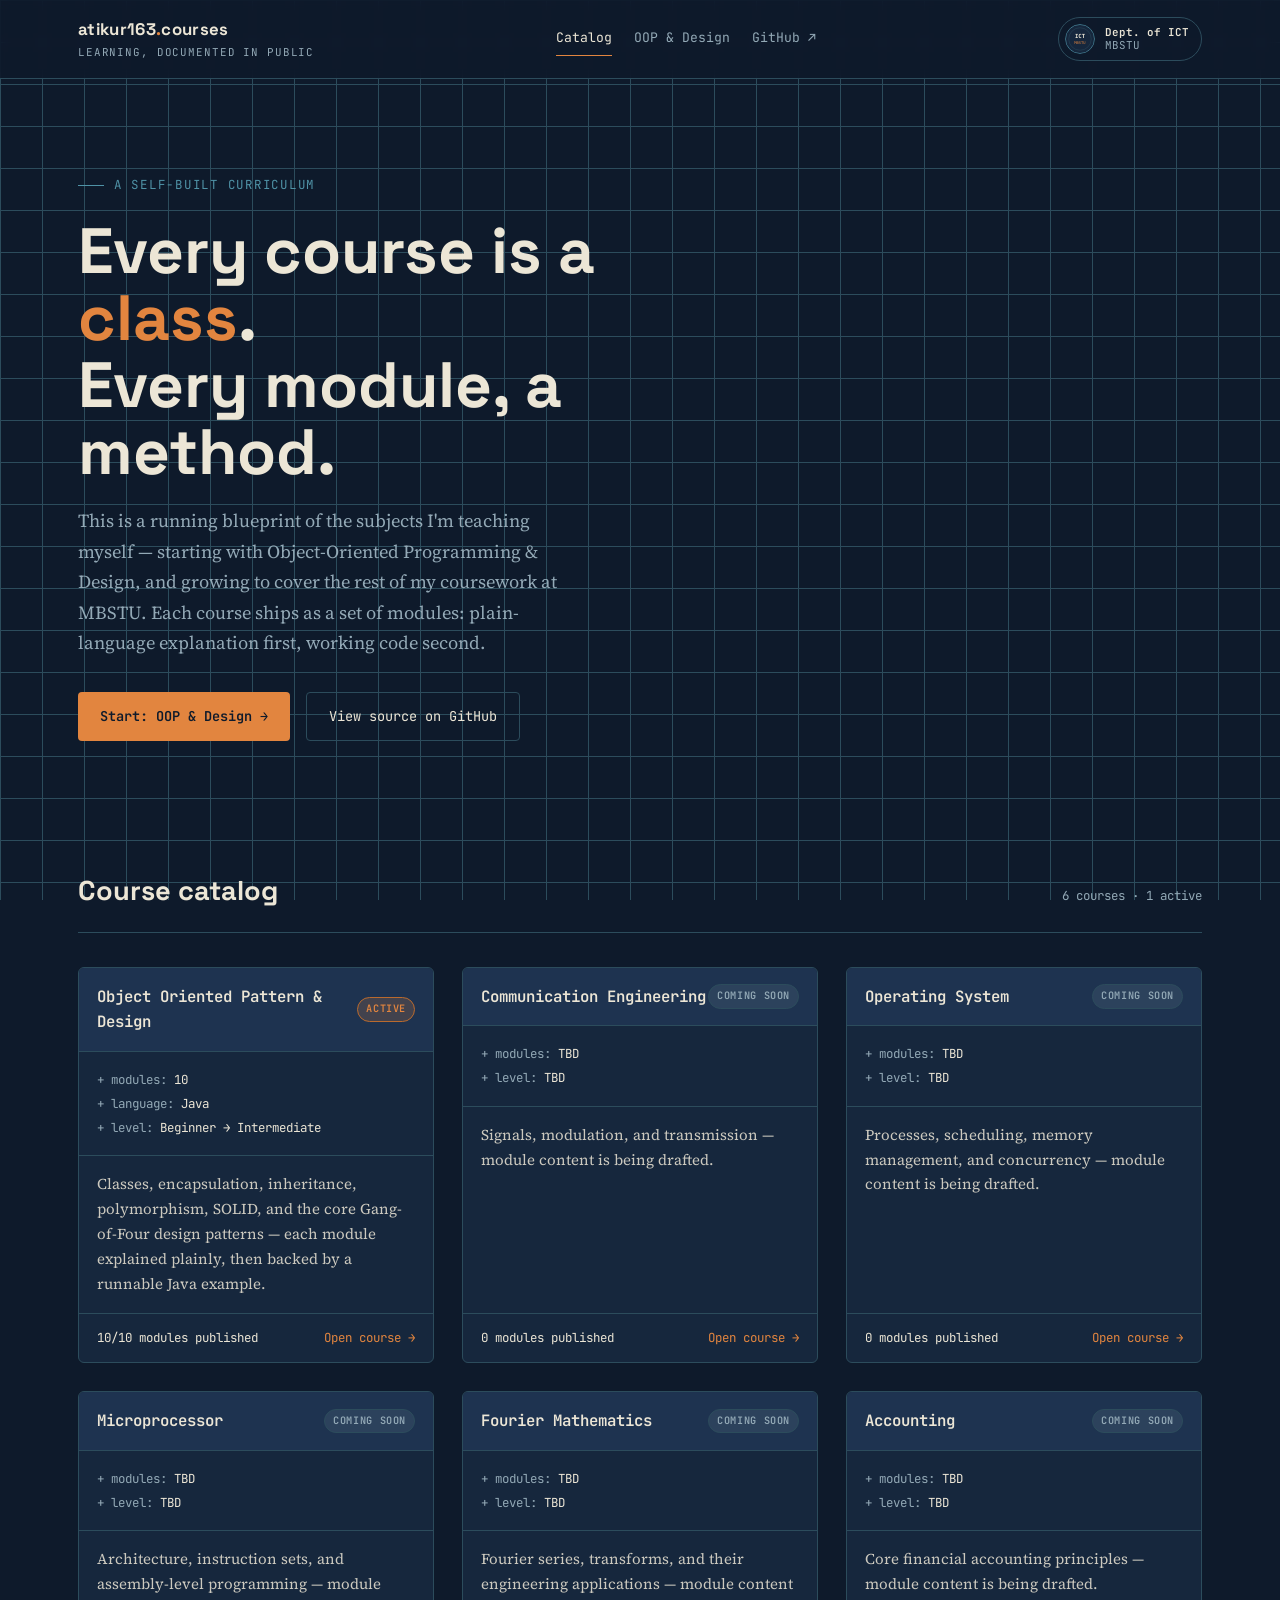
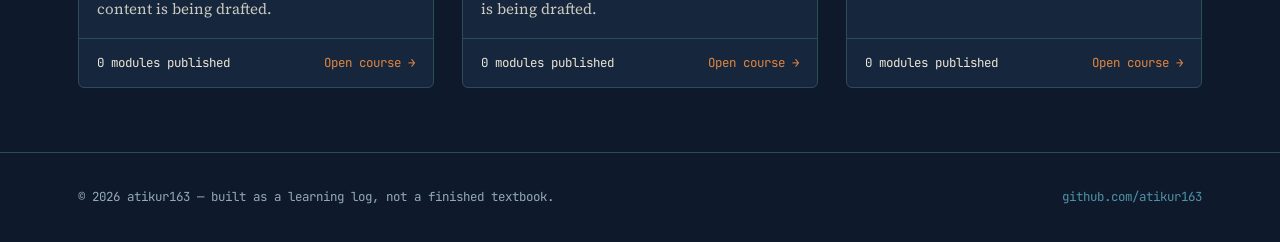
==== index.html @ aff908ed "Add files via upload" ====
<!DOCTYPE html>
<html lang="en">
<head>
<meta charset="UTF-8">
<meta name="viewport" content="width=device-width, initial-scale=1.0">
<title>atikur163 — Course Blueprint</title>
<meta name="description" content="A blueprint of self-taught courses in Object-Oriented Design, systems, and engineering — built module by module.">
<link rel="stylesheet" href="css/style.css">
</head>
<body>

<header class="site-header">
  <div class="wrap">
    <a class="brand" href="index.html">
      <span>atikur163<span class="dot">.</span>courses
        <small>learning, documented in public</small>
      </span>
    </a>
    <nav class="main-nav">
      <a href="index.html" class="active">Catalog</a>
      <a href="courses/oop.html">OOP &amp; Design</a>
      <a href="https://github.com/atikur163" target="_blank" rel="noopener">GitHub ↗</a>
    </nav>
    <a class="dept-badge" href="courses/ict-dept.html" title="MBSTU, Dept. of ICT">
      <img src="assets/logo-ict.svg" alt="MBSTU ICT Department logo">
      <span class="dl"><b>Dept. of ICT</b><span>MBSTU</span></span>
    </a>
  </div>
</header>

<section class="hero">
  <div class="wrap">
    <p class="eyebrow">A self-built curriculum</p>
    <h1>Every course is a <em>class</em>.<br>Every module, a method.</h1>
    <p class="lede">This is a running blueprint of the subjects I'm teaching myself — starting with Object-Oriented
      Programming &amp; Design, and growing to cover the rest of my coursework at MBSTU. Each course ships as a set
      of modules: plain-language explanation first, working code second.</p>
    <div class="hero-actions">
      <a class="btn btn-primary" href="courses/oop.html">Start: OOP &amp; Design →</a>
      <a class="btn btn-ghost" href="https://github.com/atikur163" target="_blank" rel="noopener">View source on GitHub</a>
    </div>
  </div>
</section>

<section class="section">
  <div class="wrap">
    <div class="section-head">
      <h2>Course catalog</h2>
      <span class="tag">6 courses · 1 active</span>
    </div>

    <div class="course-grid">

      <!-- OOP & Design — ACTIVE -->
      <article class="class-card">
        <div class="cc-title">Object Oriented Pattern &amp; Design <span class="status active">active</span></div>
        <div class="cc-fields">
          + modules: <span>10</span><br>
          + language: <span>Java</span><br>
          + level: <span>Beginner → Intermediate</span>
        </div>
        <div class="cc-body">Classes, encapsulation, inheritance, polymorphism, SOLID, and the core Gang-of-Four
          design patterns — each module explained plainly, then backed by a runnable Java example.</div>
        <div class="cc-foot">
          <span>10/10 modules published</span>
          <a href="courses/oop.html">Open course →</a>
        </div>
      </article>

      <!-- Communication Engineering — SOON -->
      <article class="class-card">
        <div class="cc-title">Communication Engineering <span class="status soon">coming soon</span></div>
        <div class="cc-fields">
          + modules: <span>TBD</span><br>
          + level: <span>TBD</span>
        </div>
        <div class="cc-body">Signals, modulation, and transmission — module content is being drafted.</div>
        <div class="cc-foot">
          <span>0 modules published</span>
          <a href="courses/communication-engineering.html">Open course →</a>
        </div>
      </article>

      <!-- Operating System — SOON -->
      <article class="class-card">
        <div class="cc-title">Operating System <span class="status soon">coming soon</span></div>
        <div class="cc-fields">
          + modules: <span>TBD</span><br>
          + level: <span>TBD</span>
        </div>
        <div class="cc-body">Processes, scheduling, memory management, and concurrency — module content is being drafted.</div>
        <div class="cc-foot">
          <span>0 modules published</span>
          <a href="courses/operating-system.html">Open course →</a>
        </div>
      </article>

      <!-- Microprocessor — SOON -->
      <article class="class-card">
        <div class="cc-title">Microprocessor <span class="status soon">coming soon</span></div>
        <div class="cc-fields">
          + modules: <span>TBD</span><br>
          + level: <span>TBD</span>
        </div>
        <div class="cc-body">Architecture, instruction sets, and assembly-level programming — module content is being drafted.</div>
        <div class="cc-foot">
          <span>0 modules published</span>
          <a href="courses/microprocessor.html">Open course →</a>
        </div>
      </article>

      <!-- Fourier Mathematics — SOON -->
      <article class="class-card">
        <div class="cc-title">Fourier Mathematics <span class="status soon">coming soon</span></div>
        <div class="cc-fields">
          + modules: <span>TBD</span><br>
          + level: <span>TBD</span>
        </div>
        <div class="cc-body">Fourier series, transforms, and their engineering applications — module content is being drafted.</div>
        <div class="cc-foot">
          <span>0 modules published</span>
          <a href="courses/fourier-mathematics.html">Open course →</a>
        </div>
      </article>

      <!-- Accounting — SOON -->
      <article class="class-card">
        <div class="cc-title">Accounting <span class="status soon">coming soon</span></div>
        <div class="cc-fields">
          + modules: <span>TBD</span><br>
          + level: <span>TBD</span>
        </div>
        <div class="cc-body">Core financial accounting principles — module content is being drafted.</div>
        <div class="cc-foot">
          <span>0 modules published</span>
          <a href="courses/accounting.html">Open course →</a>
        </div>
      </article>

    </div>
  </div>
</section>

<footer class="site-footer">
  <div class="wrap">
    <span>© 2026 atikur163 — built as a learning log, not a finished textbook.</span>
    <span><a href="https://github.com/atikur163" target="_blank" rel="noopener">github.com/atikur163</a></span>
  </div>
</footer>

</body>
</html>
---- css/style.css ----
/* ============================================================
   atikur163 — Course Blueprint
   A course portfolio styled like a UML class-diagram blueprint.
   ============================================================ */

@import url('https://fonts.googleapis.com/css2?family=Space+Grotesk:wght@400;500;600;700&family=Source+Serif+4:opsz,wght@8..60,400;8..60,600&family=JetBrains+Mono:wght@400;500;600&display=swap');

:root{
  --ink:        #0E1A2B;
  --ink-2:      #16273D;
  --ink-3:      #1E3350;
  --paper:      #F2ECDD;
  --paper-dim:  #E7DFC9;
  --line:       #4F92A6;
  --line-dim:   #2C4C5C;
  --accent:     #E2853F;
  --accent-dim: #B96A2E;
  --text-light: #ECE6D6;
  --text-dark:  #1B2430;
  --muted:      #93A9B6;

  --font-display: 'Space Grotesk', sans-serif;
  --font-body:    'Source Serif 4', Georgia, serif;
  --font-mono:    'JetBrains Mono', monospace;

  --grid-gap: 28px;
}

*{ box-sizing: border-box; }
html{ scroll-behavior: smooth; }

body{
  margin:0;
  background: var(--ink);
  color: var(--text-light);
  font-family: var(--font-body);
  font-size: 17px;
  line-height: 1.65;
  background-image:
    linear-gradient(var(--line-dim) 1px, transparent 1px),
    linear-gradient(90deg, var(--line-dim) 1px, transparent 1px);
  background-size: 42px 42px;
  background-attachment: fixed;
  background-color: var(--ink);
}

@media (prefers-reduced-motion: reduce){
  *{ animation: none !important; transition: none !important; }
  html{ scroll-behavior: auto; }
}

a{ color: inherit; text-decoration: none; }
img{ max-width: 100%; display:block; }

::selection{ background: var(--accent); color: var(--ink); }

:focus-visible{
  outline: 2px solid var(--accent);
  outline-offset: 3px;
}

/* ---------- layout shells ---------- */
.wrap{
  max-width: 1180px;
  margin: 0 auto;
  padding: 0 28px;
}

/* ---------- header / site nav ---------- */
.site-header{
  position: sticky;
  top: 0;
  z-index: 40;
  background: rgba(14,26,43,0.88);
  backdrop-filter: blur(6px);
  border-bottom: 1px solid var(--line-dim);
}
.site-header .wrap{
  display:flex;
  align-items:center;
  justify-content:space-between;
  padding-top: 16px;
  padding-bottom: 16px;
  gap: 20px;
}
.brand{
  display:flex;
  align-items:center;
  gap: 12px;
  font-family: var(--font-display);
  font-weight: 700;
  letter-spacing: 0.02em;
  font-size: 1.05rem;
  color: var(--text-light);
}
.brand .dot{ color: var(--accent); }
.brand small{
  display:block;
  font-family: var(--font-mono);
  font-weight: 400;
  font-size: 0.68rem;
  letter-spacing: 0.08em;
  color: var(--muted);
  text-transform: uppercase;
}

.main-nav{
  display:flex;
  align-items:center;
  gap: 22px;
  font-family: var(--font-mono);
  font-size: 0.82rem;
}
.main-nav a{
  color: var(--muted);
  transition: color .15s ease;
  padding: 6px 0;
  border-bottom: 1px solid transparent;
}
.main-nav a:hover, .main-nav a.active{
  color: var(--text-light);
  border-bottom-color: var(--accent);
}

/* dept badge / logo trigger */
.dept-badge{
  display:flex;
  align-items:center;
  gap:10px;
  padding: 6px 12px 6px 6px;
  border: 1px solid var(--line-dim);
  border-radius: 999px;
  transition: border-color .15s ease, background .15s ease;
}
.dept-badge:hover{
  border-color: var(--line);
  background: var(--ink-2);
}
.dept-badge img{ width: 30px; height: 30px; border-radius:50%; }
.dept-badge .dl{
  font-family: var(--font-mono);
  font-size: 0.68rem;
  line-height: 1.2;
}
.dept-badge .dl b{ display:block; color: var(--text-light); font-weight:600; }
.dept-badge .dl span{ color: var(--muted); }

/* ---------- hero ---------- */
.hero{
  padding: 84px 0 64px;
  position: relative;
}
.hero .eyebrow{
  font-family: var(--font-mono);
  font-size: 0.78rem;
  letter-spacing: 0.14em;
  text-transform: uppercase;
  color: var(--line);
  display:flex;
  align-items:center;
  gap: 10px;
  margin-bottom: 22px;
}
.hero .eyebrow::before{
  content:"";
  width: 26px; height: 1px;
  background: var(--line);
  display:inline-block;
}
.hero h1{
  font-family: var(--font-display);
  font-size: clamp(2.4rem, 5vw, 4rem);
  line-height: 1.05;
  margin: 0 0 20px;
  color: var(--text-light);
  max-width: 16ch;
}
.hero h1 em{
  font-style: normal;
  color: var(--accent);
}
.hero p.lede{
  font-size: 1.15rem;
  max-width: 56ch;
  color: var(--muted);
  margin: 0 0 34px;
}
.hero-actions{ display:flex; gap:16px; flex-wrap:wrap; }

.btn{
  font-family: var(--font-mono);
  font-size: 0.85rem;
  padding: 12px 22px;
  border-radius: 4px;
  display:inline-flex;
  align-items:center;
  gap: 8px;
  transition: transform .15s ease, background .15s ease, border-color .15s ease;
}
.btn-primary{
  background: var(--accent);
  color: var(--ink);
  font-weight: 600;
}
.btn-primary:hover{ background: #f0954f; transform: translateY(-1px); }
.btn-ghost{
  border: 1px solid var(--line-dim);
  color: var(--text-light);
}
.btn-ghost:hover{ border-color: var(--line); transform: translateY(-1px); }

/* ---------- section headings ---------- */
.section{ padding: 64px 0; }
.section-head{
  display:flex;
  align-items:baseline;
  justify-content:space-between;
  gap: 20px;
  margin-bottom: 34px;
  border-bottom: 1px solid var(--line-dim);
  padding-bottom: 18px;
}
.section-head h2{
  font-family: var(--font-display);
  font-size: 1.7rem;
  margin:0;
  color: var(--text-light);
}
.section-head .tag{
  font-family: var(--font-mono);
  font-size: 0.78rem;
  color: var(--muted);
}

/* ---------- course grid: UML class-box cards ---------- */
.course-grid{
  display:grid;
  grid-template-columns: repeat(auto-fill, minmax(300px, 1fr));
  gap: var(--grid-gap);
}

.class-card{
  background: var(--ink-2);
  border: 1px solid var(--line-dim);
  border-radius: 6px;
  overflow:hidden;
  display:flex;
  flex-direction:column;
  transition: border-color .18s ease, transform .18s ease;
}
.class-card:hover{ border-color: var(--line); transform: translateY(-3px); }

.class-card .cc-title{
  font-family: var(--font-mono);
  font-weight: 600;
  font-size: 0.98rem;
  padding: 16px 18px;
  background: var(--ink-3);
  border-bottom: 1px solid var(--line-dim);
  display:flex;
  align-items:center;
  justify-content:space-between;
  color: var(--text-light);
}
.class-card .cc-title .status{
  font-size: 0.64rem;
  padding: 3px 8px;
  border-radius: 999px;
  text-transform: uppercase;
  letter-spacing: 0.06em;
}
.status.active{ background: rgba(226,133,63,0.18); color: var(--accent); border: 1px solid var(--accent-dim); }
.status.soon{ background: rgba(147,169,182,0.12); color: var(--muted); border: 1px solid var(--line-dim); }

.class-card .cc-fields{
  padding: 16px 18px;
  font-family: var(--font-mono);
  font-size: 0.78rem;
  color: var(--muted);
  border-bottom: 1px solid var(--line-dim);
  line-height: 1.9;
}
.class-card .cc-fields span{ color: var(--text-light); }

.class-card .cc-body{
  padding: 16px 18px;
  font-size: 0.94rem;
  color: var(--text-light);
  opacity: 0.85;
  flex: 1;
}

.class-card .cc-foot{
  padding: 14px 18px;
  border-top: 1px solid var(--line-dim);
  font-family: var(--font-mono);
  font-size: 0.78rem;
  display:flex;
  align-items:center;
  justify-content:space-between;
}
.class-card .cc-foot a{
  color: var(--accent);
  display:flex;
  align-items:center;
  gap:6px;
}
.class-card .cc-foot a:hover{ color: #f0954f; }

/* ---------- course page: module layout ---------- */
.course-hero{
  padding: 56px 0 40px;
  border-bottom: 1px solid var(--line-dim);
}
.course-hero .eyebrow{
  font-family: var(--font-mono);
  font-size: 0.78rem;
  color: var(--line);
  letter-spacing: 0.1em;
  text-transform: uppercase;
  margin-bottom: 14px;
}
.course-hero h1{
  font-family: var(--font-display);
  font-size: clamp(2rem, 4vw, 2.8rem);
  margin: 0 0 14px;
  color: var(--text-light);
}
.course-hero p{
  color: var(--muted);
  max-width: 62ch;
  font-size: 1.05rem;
  margin: 0 0 18px;
}
.course-meta{
  display:flex;
  gap: 22px;
  flex-wrap: wrap;
  font-family: var(--font-mono);
  font-size: 0.8rem;
  color: var(--muted);
}
.course-meta b{ color: var(--text-light); }

.course-layout{
  display:grid;
  grid-template-columns: 280px 1fr;
  gap: 40px;
  padding: 48px 0 100px;
  align-items:start;
}
@media (max-width: 860px){
  .course-layout{ grid-template-columns: 1fr; }
}

.module-nav{
  position: sticky;
  top: 90px;
  border: 1px solid var(--line-dim);
  border-radius: 6px;
  overflow:hidden;
  background: var(--ink-2);
}
.module-nav .mn-head{
  font-family: var(--font-mono);
  font-size: 0.7rem;
  letter-spacing: 0.1em;
  text-transform: uppercase;
  color: var(--muted);
  padding: 14px 16px;
  border-bottom: 1px solid var(--line-dim);
}
.module-nav ol{
  list-style: none;
  margin:0; padding: 8px;
}
.module-nav li a{
  display:flex;
  gap: 10px;
  align-items:baseline;
  padding: 10px 10px;
  border-radius: 4px;
  font-size: 0.86rem;
  color: var(--muted);
  transition: background .15s ease, color .15s ease;
}
.module-nav li a .mi{
  font-family: var(--font-mono);
  font-size: 0.72rem;
  color: var(--line);
  min-width: 20px;
}
.module-nav li a:hover{ background: var(--ink-3); color: var(--text-light); }
.module-nav li a.active{ background: var(--ink-3); color: var(--accent); }
.module-nav li a.active .mi{ color: var(--accent); }

.modules{
  display:flex;
  flex-direction: column;
  gap: 64px;
}

.module{
  scroll-margin-top: 90px;
  border-top: 1px solid var(--line-dim);
  padding-top: 34px;
}
.module .m-index{
  font-family: var(--font-mono);
  color: var(--accent);
  font-size: 0.85rem;
  letter-spacing: 0.08em;
  margin-bottom: 10px;
  display:block;
}
.module h2{
  font-family: var(--font-display);
  font-size: 1.55rem;
  margin: 0 0 16px;
  color: var(--text-light);
}
.module h3{
  font-family: var(--font-display);
  font-size: 1.08rem;
  margin: 26px 0 10px;
  color: var(--text-light);
}
.module p{
  color: var(--text-light);
  opacity: 0.92;
  font-size: 1.02rem;
}
.module ul, .module ol.plain{
  color: var(--text-light);
  opacity: 0.92;
  padding-left: 1.3em;
}
.module li{ margin-bottom: 6px; }
.module strong{ color: var(--accent); font-weight: 600; }

.code-panel{
  margin: 18px 0 8px;
  border: 1px solid var(--line-dim);
  border-radius: 6px;
  overflow: hidden;
  background: #0B1420;
}
.code-panel .cp-head{
  display:flex;
  align-items:center;
  justify-content:space-between;
  padding: 9px 14px;
  background: var(--ink-3);
  border-bottom: 1px solid var(--line-dim);
  font-family: var(--font-mono);
  font-size: 0.72rem;
  color: var(--muted);
  letter-spacing: 0.04em;
}
.code-panel .cp-dots{ display:flex; gap:6px; }
.code-panel .cp-dots span{
  width:8px; height:8px; border-radius:50%;
  background: var(--line-dim);
}
.code-panel pre{
  margin:0;
  padding: 18px 20px;
  overflow-x:auto;
  font-family: var(--font-mono);
  font-size: 0.86rem;
  line-height: 1.6;
  color: #D8E3E8;
}
.code-panel code{ font-family: var(--font-mono); }

.callout{
  border-left: 3px solid var(--accent);
  background: rgba(226,133,63,0.08);
  padding: 14px 18px;
  border-radius: 0 4px 4px 0;
  margin: 18px 0;
  font-size: 0.94rem;
  color: var(--text-light);
}
.callout b{ color: var(--accent); }

/* ---------- coming soon page ---------- */
.coming-soon{
  min-height: 70vh;
  display:flex;
  align-items:center;
  justify-content:center;
  padding: 60px 0;
}
.cs-box{
  border: 1px dashed var(--line);
  border-radius: 8px;
  padding: 56px 48px;
  text-align:center;
  max-width: 560px;
  background: var(--ink-2);
}
.cs-box .cs-tag{
  font-family: var(--font-mono);
  font-size: 0.75rem;
  color: var(--line);
  letter-spacing: 0.12em;
  text-transform: uppercase;
  margin-bottom: 18px;
  display:inline-block;
  border: 1px solid var(--line-dim);
  padding: 5px 12px;
  border-radius: 999px;
}
.cs-box h1{
  font-family: var(--font-display);
  font-size: 1.9rem;
  margin: 0 0 14px;
  color: var(--text-light);
}
.cs-box p{ color: var(--muted); margin: 0 0 26px; }
.cs-box img.cs-logo{ width: 64px; height:64px; margin: 0 auto 22px; border-radius:50%; }

/* ---------- footer ---------- */
.site-footer{
  border-top: 1px solid var(--line-dim);
  padding: 34px 0;
  font-family: var(--font-mono);
  font-size: 0.78rem;
  color: var(--muted);
}
.site-footer .wrap{
  display:flex;
  justify-content:space-between;
  flex-wrap:wrap;
  gap: 12px;
}
.site-footer a{ color: var(--line); }
.site-footer a:hover{ color: var(--accent); }
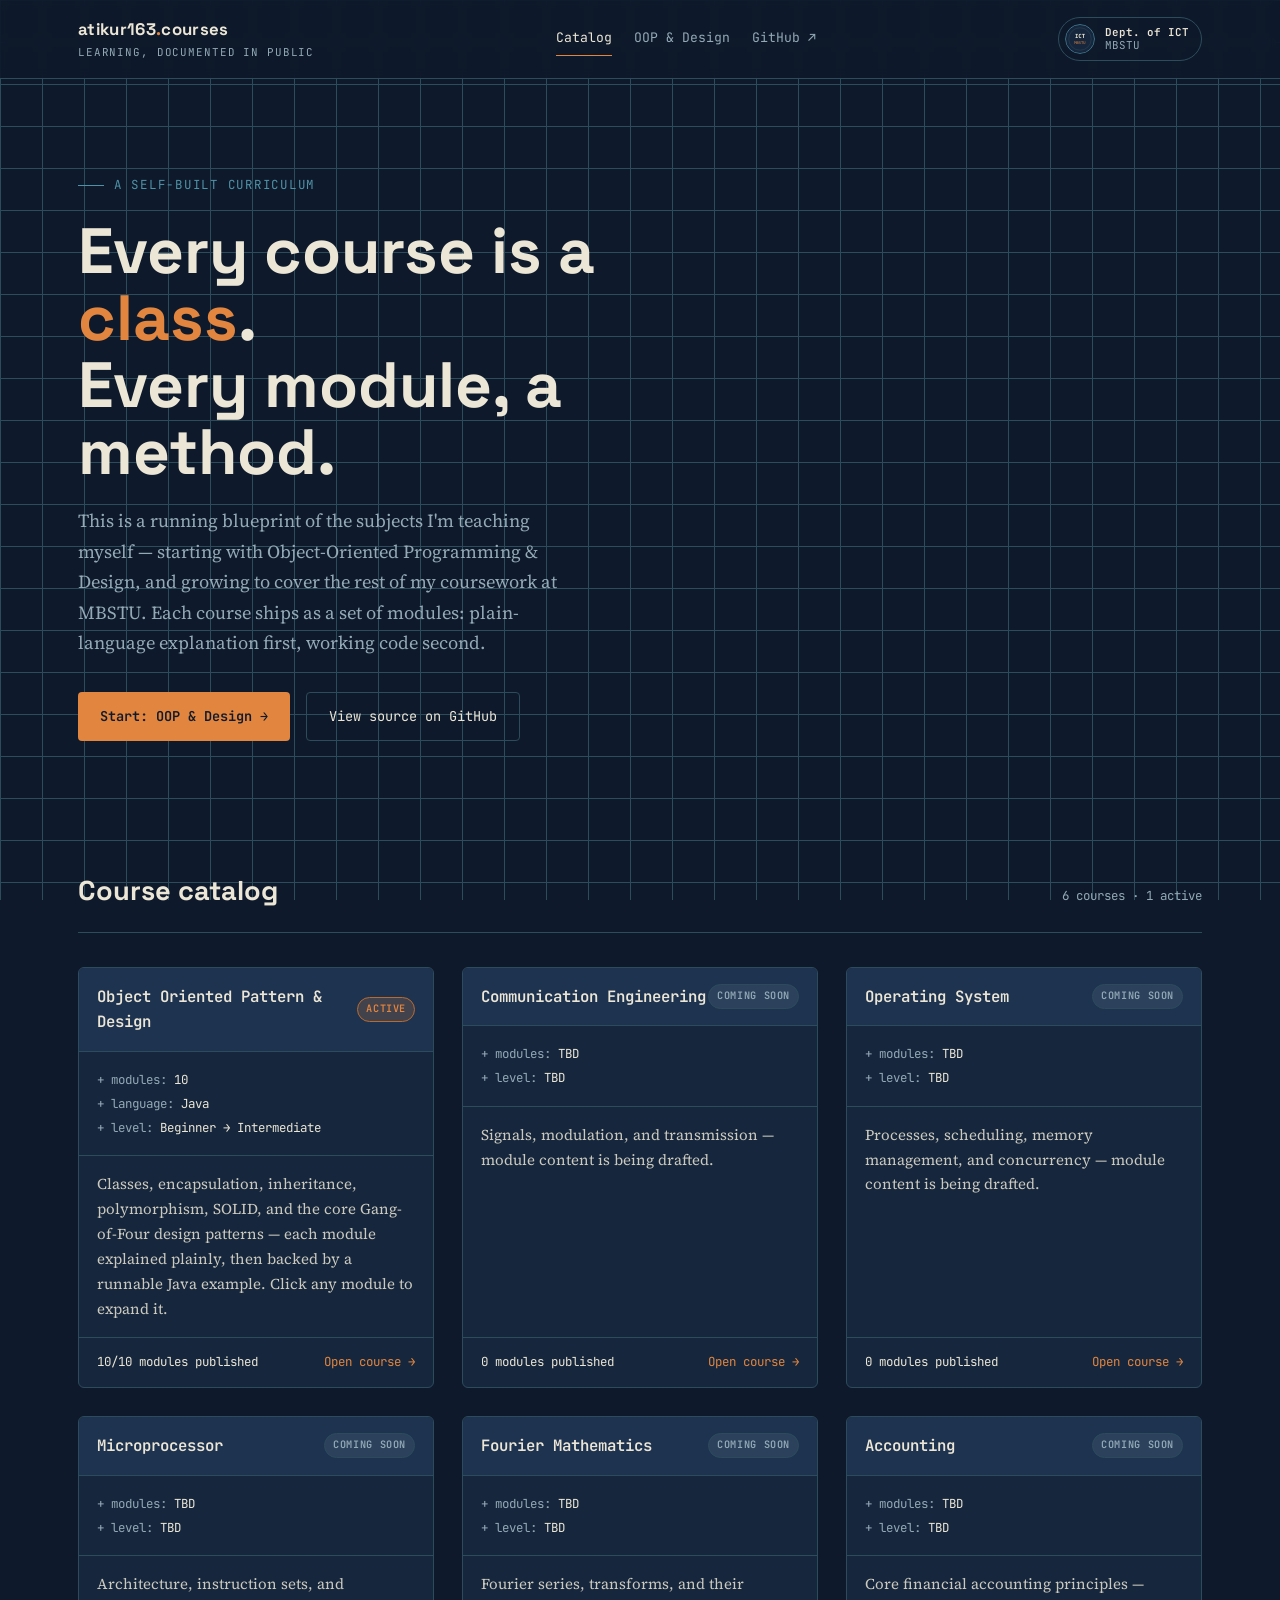
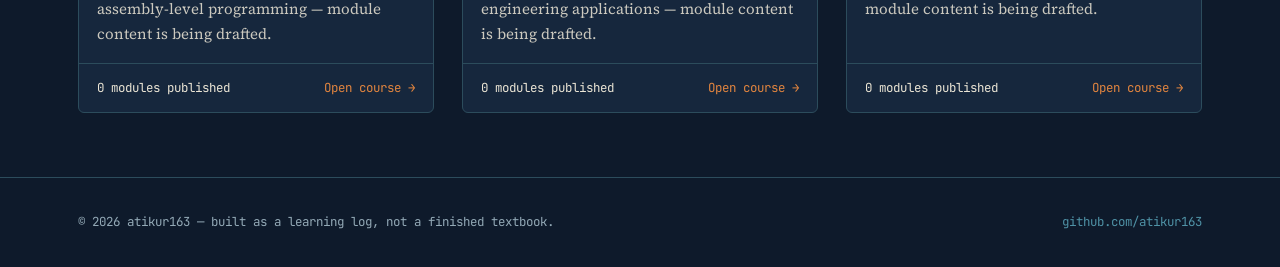
==== commit c059769b: "Add files via upload" ====
--- a/index.html
+++ b/index.html
@@ -60,7 +60,8 @@
           + level: <span>Beginner → Intermediate</span>
         </div>
         <div class="cc-body">Classes, encapsulation, inheritance, polymorphism, SOLID, and the core Gang-of-Four
-          design patterns — each module explained plainly, then backed by a runnable Java example.</div>
+          design patterns — each module explained plainly, then backed by a runnable Java example. Click any
+          module to expand it.</div>
         <div class="cc-foot">
           <span>10/10 modules published</span>
           <a href="courses/oop.html">Open course →</a>
--- a/css/style.css
+++ b/css/style.css
@@ -397,14 +397,72 @@
 .modules{
   display:flex;
   flex-direction: column;
-  gap: 64px;
-}
-
+  gap: 14px;
+}
+
+/* ---------- accordion module items ---------- */
 .module{
   scroll-margin-top: 90px;
+  border: 1px solid var(--line-dim);
+  border-radius: 8px;
+  background: var(--ink-2);
+  overflow: hidden;
+}
+
+.module-toggle{
+  width: 100%;
+  display:flex;
+  align-items:center;
+  gap: 16px;
+  padding: 20px 22px;
+  background: transparent;
+  border: none;
+  cursor: pointer;
+  text-align: left;
+  font-family: inherit;
+  color: inherit;
+}
+.module-toggle:hover{ background: var(--ink-3); }
+.module-toggle .mi{
+  font-family: var(--font-mono);
+  color: var(--accent);
+  font-size: 0.85rem;
+  letter-spacing: 0.08em;
+  min-width: 34px;
+}
+.module-toggle .mt{
+  font-family: var(--font-display);
+  font-size: 1.2rem;
+  color: var(--text-light);
+  flex: 1;
+}
+.module-toggle .mtag{
+  font-family: var(--font-mono);
+  font-size: 0.7rem;
+  color: var(--muted);
+  border: 1px solid var(--line-dim);
+  padding: 3px 10px;
+  border-radius: 999px;
+  white-space: nowrap;
+  display:none;
+}
+@media (min-width: 600px){ .module-toggle .mtag{ display:inline-block; } }
+.module-toggle .chev{
+  font-family: var(--font-mono);
+  color: var(--line);
+  font-size: 0.9rem;
+  transition: transform .18s ease;
+  flex-shrink:0;
+}
+.module-toggle[aria-expanded="true"] .chev{ transform: rotate(180deg); }
+.module-toggle[aria-expanded="true"]{ background: var(--ink-3); }
+
+.module-panel{
+  padding: 26px 26px 34px;
   border-top: 1px solid var(--line-dim);
-  padding-top: 34px;
-}
+}
+.module-panel[hidden]{ display:none; }
+
 .module .m-index{
   font-family: var(--font-mono);
   color: var(--accent);
@@ -472,6 +530,50 @@
   color: #D8E3E8;
 }
 .code-panel code{ font-family: var(--font-mono); }
+
+.module table{
+  width: 100%;
+  border-collapse: collapse;
+  margin: 16px 0;
+  font-size: 0.88rem;
+}
+.module th, .module td{
+  padding: 9px 14px;
+  border: 1px solid var(--line-dim);
+  text-align: left;
+  vertical-align: top;
+}
+.module th{
+  background: var(--ink-3);
+  color: var(--text-light);
+  font-family: var(--font-mono);
+  font-size: 0.72rem;
+  text-transform: uppercase;
+  letter-spacing: 0.05em;
+}
+.module td{ color: var(--text-light); opacity: 0.92; }
+.module table code{ font-family: var(--font-mono); font-size: 0.85rem; color: var(--accent); }
+
+.recap{
+  font-family: var(--font-mono);
+  font-size: 0.8rem;
+  color: var(--muted);
+  border-left: 2px solid var(--line);
+  padding: 10px 16px;
+  margin: 4px 0 22px;
+  background: rgba(79,146,166,0.06);
+}
+.recap b{ color: var(--line); display:block; margin-bottom:6px; font-size:0.72rem; text-transform:uppercase; letter-spacing:0.06em; }
+
+.warn{
+  border-left: 3px solid #C9714A;
+  background: rgba(201,113,74,0.08);
+  padding: 12px 16px;
+  border-radius: 0 4px 4px 0;
+  margin: 16px 0;
+  font-size: 0.9rem;
+  color: var(--text-light);
+}
 
 .callout{
   border-left: 3px solid var(--accent);
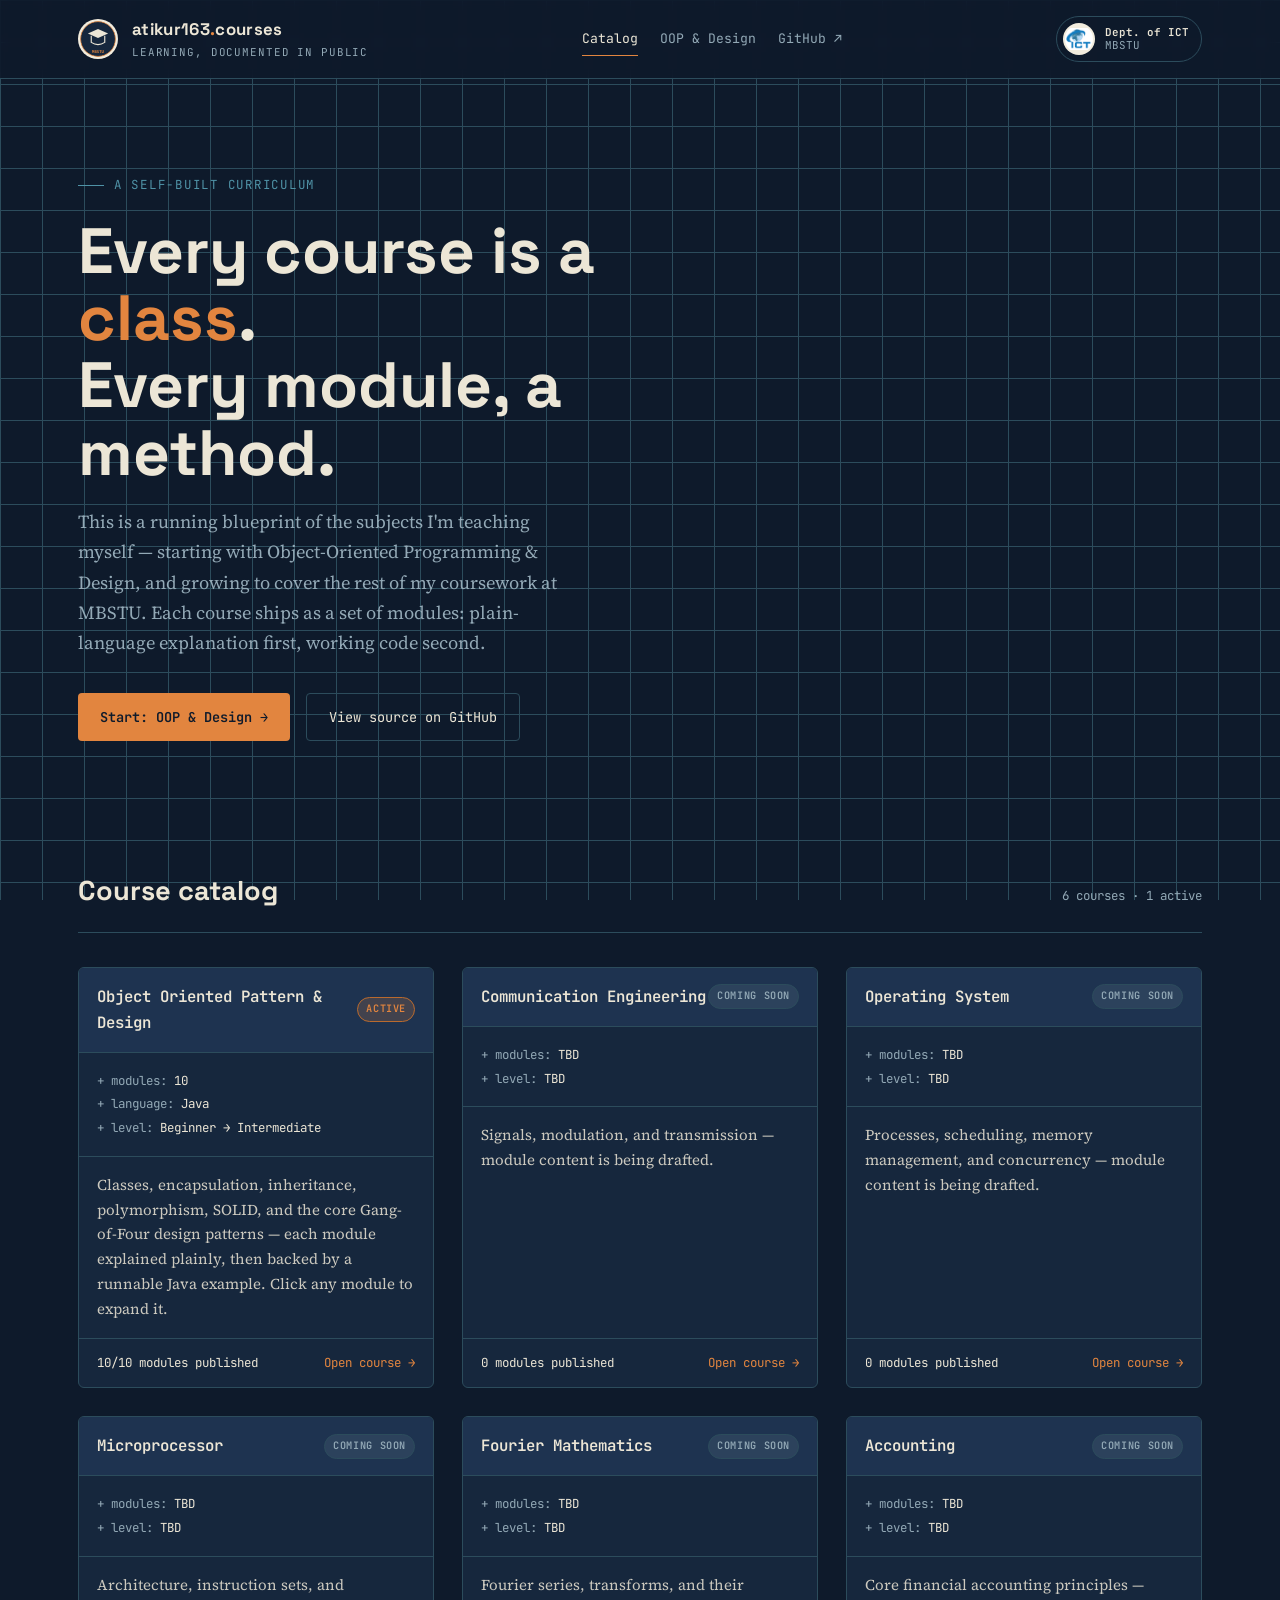
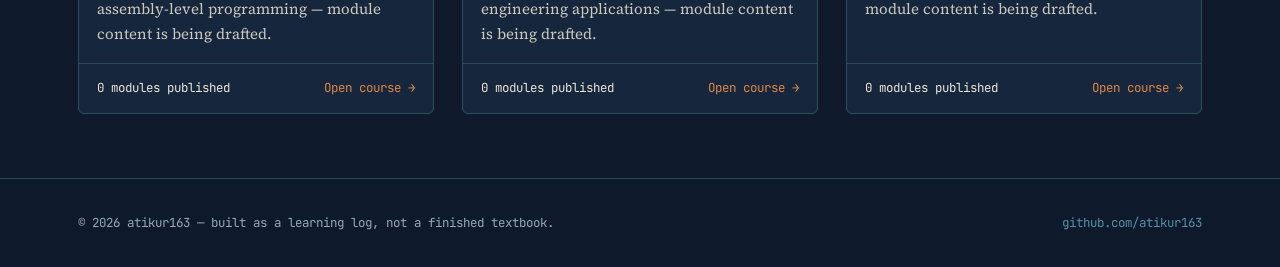
==== commit c94afdf4: "Add files via upload" ====
--- a/index.html
+++ b/index.html
@@ -11,18 +11,21 @@
 
 <header class="site-header">
   <div class="wrap">
-    <a class="brand" href="index.html">
-      <span>atikur163<span class="dot">.</span>courses
-        <small>learning, documented in public</small>
-      </span>
-    </a>
+    <div class="header-left">
+      <img class="univ-logo" src="assets/logo-university.svg" alt="MBSTU logo">
+      <a class="brand" href="index.html">
+        <span>atikur163<span class="dot">.</span>courses
+          <small>learning, documented in public</small>
+        </span>
+      </a>
+    </div>
     <nav class="main-nav">
       <a href="index.html" class="active">Catalog</a>
       <a href="courses/oop.html">OOP &amp; Design</a>
       <a href="https://github.com/atikur163" target="_blank" rel="noopener">GitHub ↗</a>
     </nav>
     <a class="dept-badge" href="courses/ict-dept.html" title="MBSTU, Dept. of ICT">
-      <img src="assets/logo-ict.svg" alt="MBSTU ICT Department logo">
+      <img src="assets/logo-ict.png" alt="MBSTU ICT Department logo">
       <span class="dl"><b>Dept. of ICT</b><span>MBSTU</span></span>
     </a>
   </div>
--- a/css/style.css
+++ b/css/style.css
@@ -83,6 +83,20 @@
   padding-bottom: 16px;
   gap: 20px;
 }
+.header-left{
+  display:flex;
+  align-items:center;
+  gap: 14px;
+}
+.univ-logo{
+  width: 40px;
+  height: 40px;
+  flex-shrink: 0;
+  border-radius: 50%;
+  background: var(--paper);
+  padding: 2px;
+}
+
 .brand{
   display:flex;
   align-items:center;
@@ -136,7 +150,7 @@
   border-color: var(--line);
   background: var(--ink-2);
 }
-.dept-badge img{ width: 30px; height: 30px; border-radius:50%; }
+.dept-badge img{ width: 32px; height: 32px; border-radius:50%; background: var(--paper); padding: 2px; object-fit: contain; }
 .dept-badge .dl{
   font-family: var(--font-mono);
   font-size: 0.68rem;
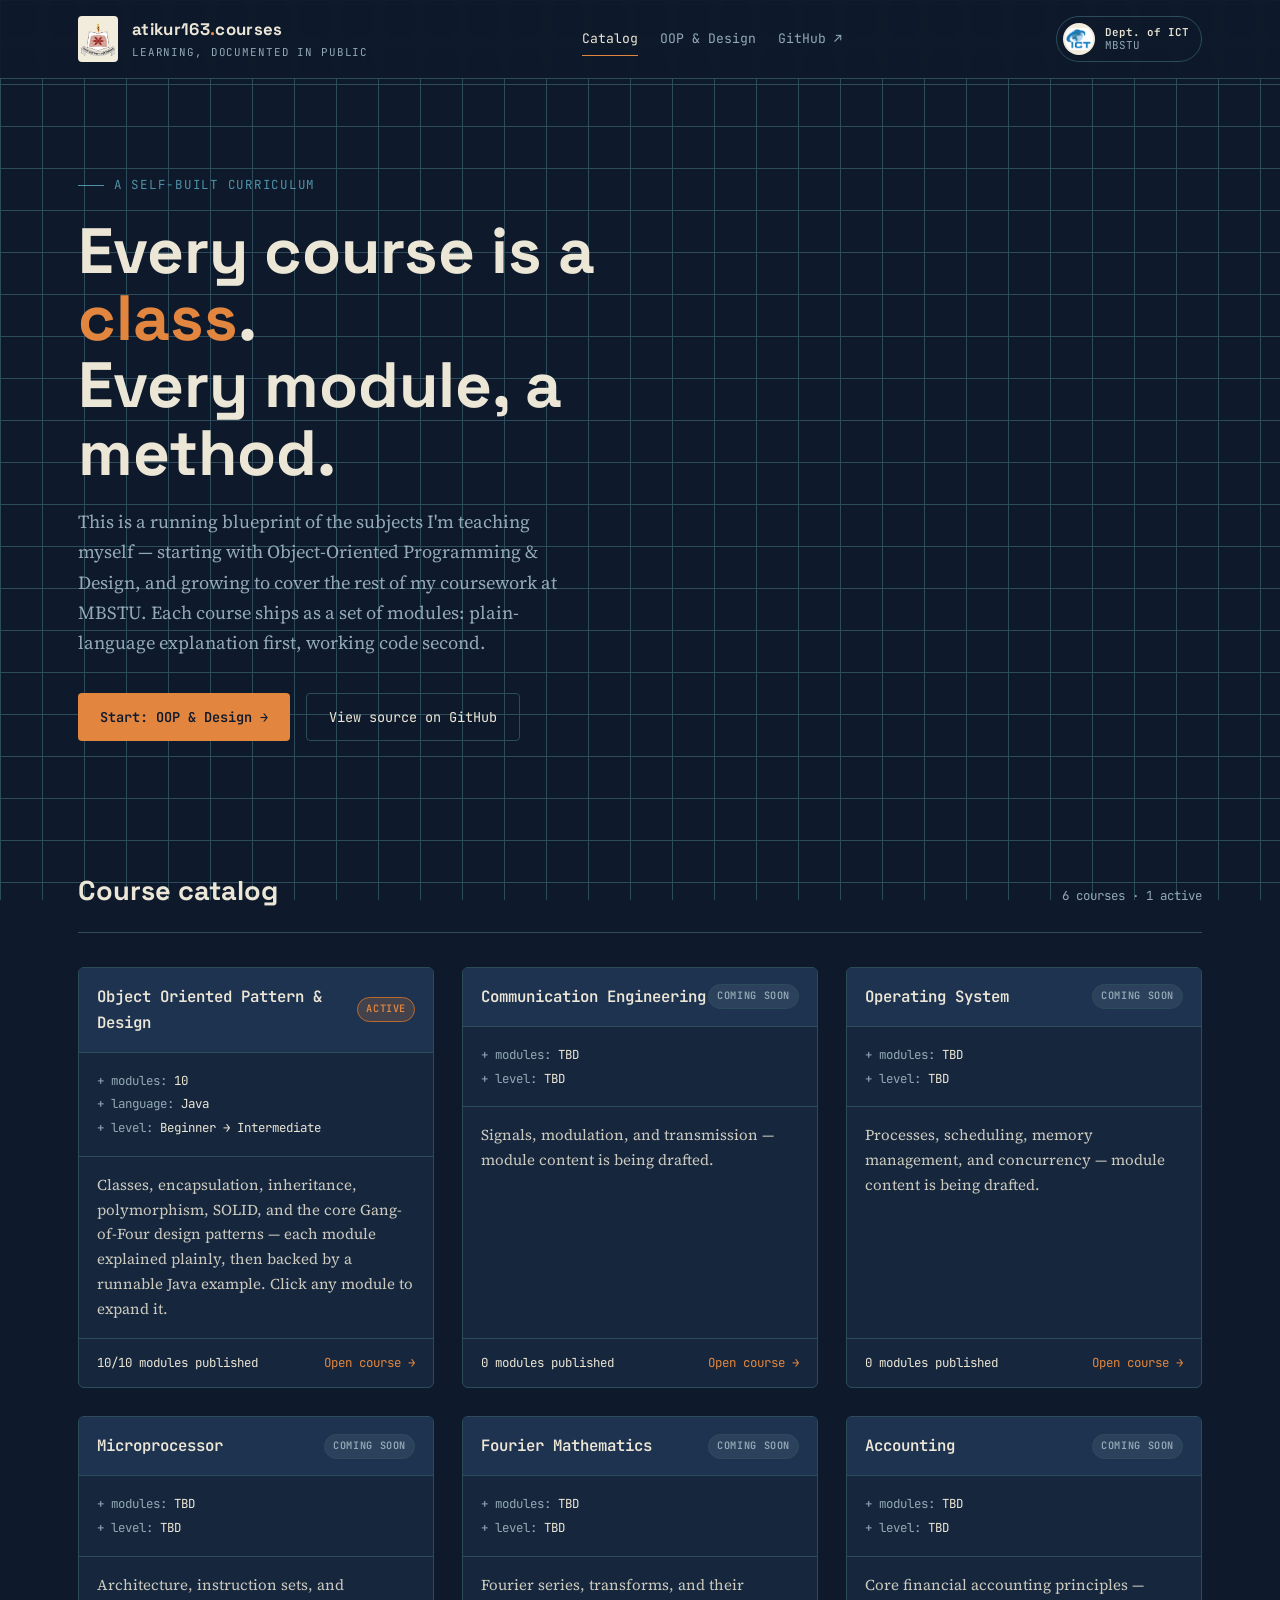
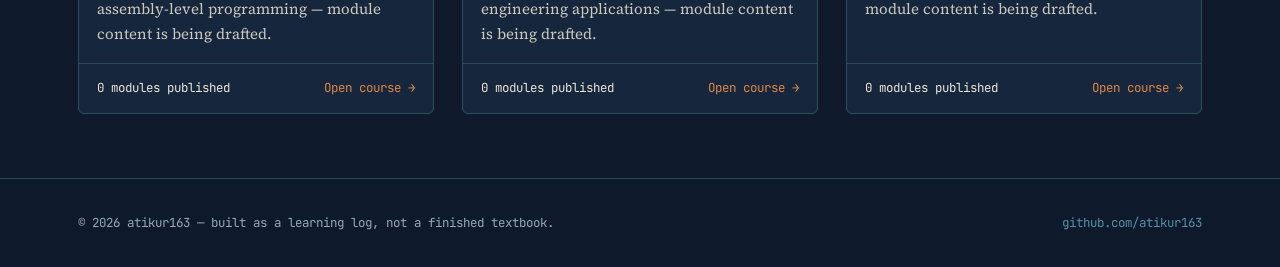
==== commit 1f453263: "Add files via upload" ====
--- a/index.html
+++ b/index.html
@@ -12,7 +12,7 @@
 <header class="site-header">
   <div class="wrap">
     <div class="header-left">
-      <img class="univ-logo" src="assets/logo-university.svg" alt="MBSTU logo">
+      <img class="univ-logo" src="assets/logo-university.png" alt="MBSTU logo">
       <a class="brand" href="index.html">
         <span>atikur163<span class="dot">.</span>courses
           <small>learning, documented in public</small>
--- a/css/style.css
+++ b/css/style.css
@@ -90,11 +90,12 @@
 }
 .univ-logo{
   width: 40px;
-  height: 40px;
+  height: 46px;
   flex-shrink: 0;
-  border-radius: 50%;
+  border-radius: 4px;
   background: var(--paper);
-  padding: 2px;
+  padding: 3px;
+  object-fit: contain;
 }
 
 .brand{
